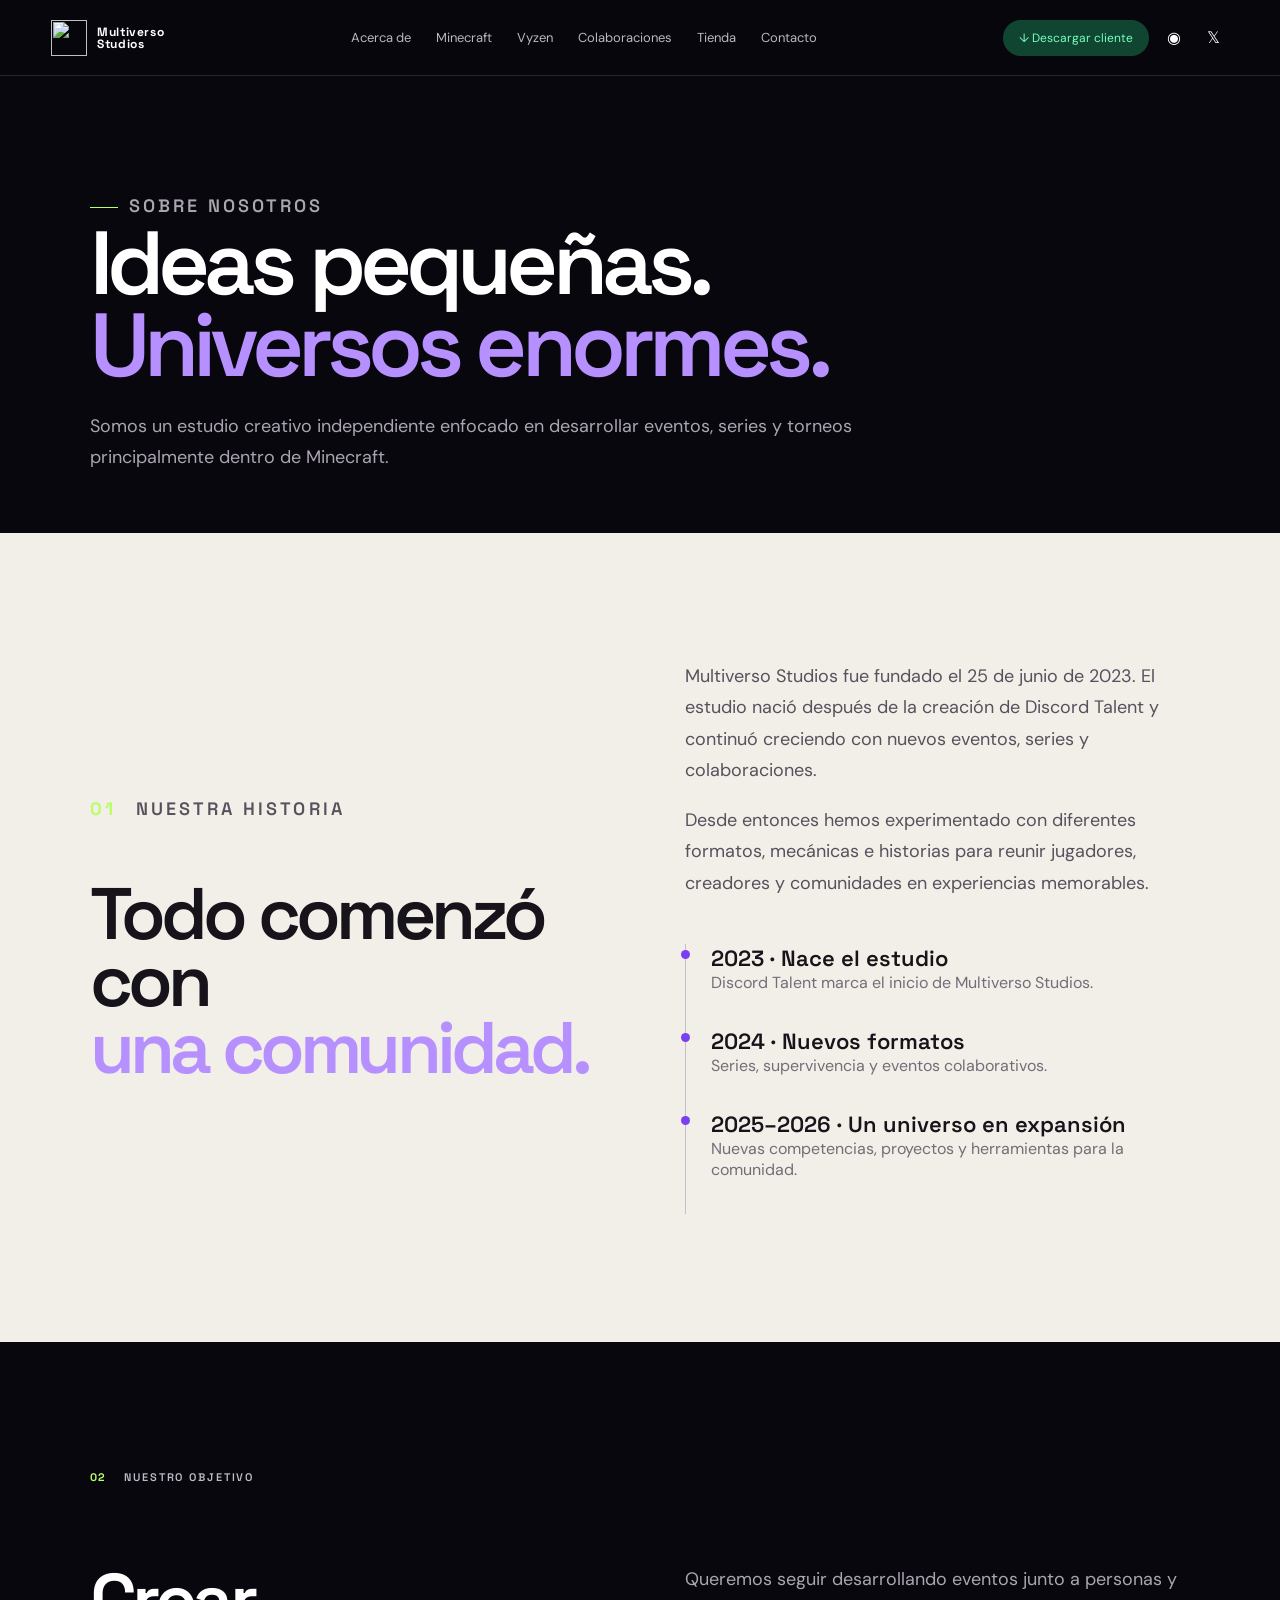
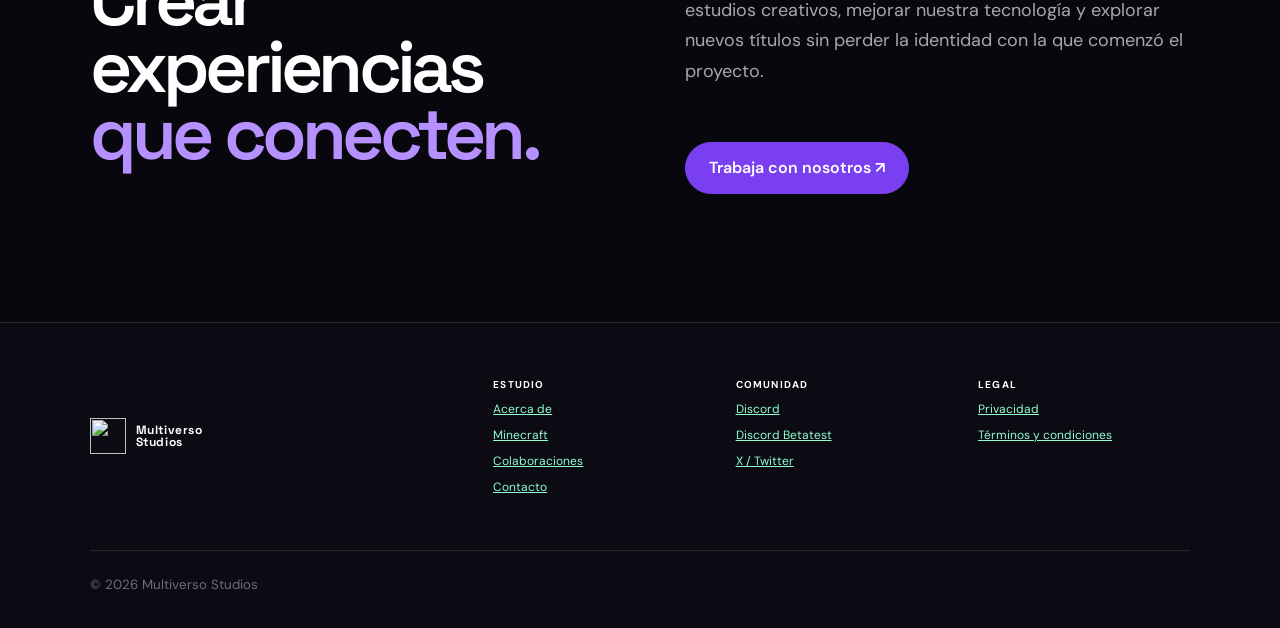
==== acerca.html @ 0bd18b11 "Add files via upload" ====
<!doctype html>
<html lang="es">
  <head>
    <meta charset="utf-8" />
    <meta name="viewport" content="width=device-width,initial-scale=1" />
    <meta
      name="description"
      content="Conoce la historia, identidad y objetivos de Multiverso Studios."
    />
    <title>Acerca de — Multiverso Studios</title>
    <link
      rel="stylesheet"
      href="https://fonts.googleapis.com/css2?family=DM+Sans:wght@400;500;600&family=Space+Grotesk:wght@500;600;700&display=swap"
    />
    <link rel="stylesheet" href="style.css" />
  </head>
  <body>
    <div id="header"></div>

    <main>
      <section class="page-hero reveal">
        <p class="kicker">SOBRE NOSOTROS</p>
        <h1 class="title">
          Ideas pequeñas.<br />
          <em>Universos enormes.</em>
        </h1>
        <p>
          Somos un estudio creativo independiente enfocado en desarrollar
          eventos, series y torneos principalmente dentro de Minecraft.
        </p>
      </section>

      <section class="section history">
        <div class="split">
          <div class="reveal">
            <p class="section-label"><b>01</b> NUESTRA HISTORIA</p>
            <h2>
              Todo comenzó con<br />
              <em>una comunidad.</em>
            </h2>
          </div>

          <div class="reveal">
            <p>
              Multiverso Studios fue fundado el 25 de junio de 2023. El estudio
              nació después de la creación de Discord Talent y continuó
              creciendo con nuevos eventos, series y colaboraciones.
            </p>
            <p>
              Desde entonces hemos experimentado con diferentes formatos,
              mecánicas e historias para reunir jugadores, creadores y
              comunidades en experiencias memorables.
            </p>

            <div class="timeline">
              <div>
                <b>2023 · Nace el estudio</b>
                <span
                  >Discord Talent marca el inicio de Multiverso Studios.</span
                >
              </div>
              <div>
                <b>2024 · Nuevos formatos</b>
                <span>Series, supervivencia y eventos colaborativos.</span>
              </div>
              <div>
                <b>2025–2026 · Un universo en expansión</b>
                <span>
                  Nuevas competencias, proyectos y herramientas para la
                  comunidad.
                </span>
              </div>
            </div>
          </div>
        </div>
      </section>

      <section class="section">
        <p class="section-label reveal"><b>02</b> NUESTRO OBJETIVO</p>
        <div class="split">
          <h2 class="reveal">
            Crear experiencias<br />
            <em>que conecten.</em>
          </h2>
          <div class="reveal">
            <p class="section-intro">
              Queremos seguir desarrollando eventos junto a personas y estudios
              creativos, mejorar nuestra tecnología y explorar nuevos títulos
              sin perder la identidad con la que comenzó el proyecto.
            </p>
            <a class="btn primary" href="contacto.html">
              Trabaja con nosotros ↗
            </a>
          </div>
        </div>
      </section>
    </main>

    <div id="footer"></div>
    <script src="script.js"></script>
  </body>
</html>
---- style.css ----
:root {
  --bg: #09070e;
  --surface: #111019;
  --paper: #f2eee8;
  --purple: #7b3ff2;
  --violet: #b790ff;
  --green: #7cf5c4;
  --acid: #b8ff67;
  --muted: #aaa5b1;
  --line: #ffffff1f;
}
* {
  box-sizing: border-box;
  margin: 0;
  padding: 0;
}
html {
  scroll-behavior: smooth;
}
body {
  background: var(--bg);
  color: #fff;
  font-family: "DM Sans", Arial, sans-serif;
  overflow-x: hidden;
}
a {
  color: inherit;
}
img {
  display: block;
  max-width: 100%;
}
.site-header {
  height: 76px;
  padding: 0 clamp(20px, 4vw, 64px);
  display: grid;
  grid-template-columns: auto 1fr auto;
  align-items: center;
  gap: 35px;
  position: relative;
  z-index: 20;
  border-bottom: 1px solid var(--line);
  background: #09070ef2;
  backdrop-filter: blur(14px);
}
.brand {
  display: flex;
  align-items: center;
  gap: 10px;
  text-decoration: none;
  font:
    700 12px/1 "Space Grotesk",
    sans-serif;
  letter-spacing: 0.05em;
}
.brand img {
  width: 36px;
  height: 36px;
  object-fit: contain;
}
nav {
  display: flex;
  justify-content: center;
  gap: 25px;
}
nav a {
  color: #bbb6c2;
  text-decoration: none;
  font-size: 13px;
}
nav a:hover {
  color: #fff;
}
.header-actions {
  display: flex;
  align-items: center;
  gap: 10px;
}
.download {
  padding: 10px 16px;
  border-radius: 30px;
  background: #104631;
  color: #77ffc0;
  text-decoration: none;
  font-size: 12px;
}
.social {
  text-decoration: none;
  width: 30px;
  text-align: center;
}
.menu {
  display: none;
  background: none;
  border: 0;
}
.menu i {
  display: block;
  width: 24px;
  height: 1px;
  background: #fff;
  margin: 6px;
}
.hero {
  min-height: calc(100svh - 76px);
  padding: 90px clamp(22px, 8vw, 135px);
  display: grid;
  grid-template-columns: 1.1fr 0.9fr;
  align-items: center;
  position: relative;
  overflow: hidden;
  background: radial-gradient(circle at 77% 48%, #7b3ff22d, transparent 33%);
}
.hero-copy {
  z-index: 2;
}
.kicker,
.section-label {
  font: 600 11px "Space Grotesk";
  letter-spacing: 0.17em;
  color: #c0bac8;
}
.kicker:before {
  content: "";
  display: inline-block;
  width: 28px;
  height: 1px;
  background: var(--acid);
  vertical-align: middle;
  margin-right: 11px;
}
.hero h1,
.title,
.section h2 {
  font: 600 clamp(50px, 6.8vw, 104px)/0.92 "Space Grotesk";
  letter-spacing: -0.065em;
}
.hero em,
.title em,
.section em {
  font-style: normal;
  color: var(--violet);
}
.hero-copy > p:not(.kicker) {
  max-width: 590px;
  color: var(--muted);
  font-size: 19px;
  line-height: 1.6;
  margin: 30px 0 38px;
}
.btn {
  display: inline-flex;
  align-items: center;
  justify-content: center;
  min-height: 52px;
  padding: 0 23px;
  border: 1px solid var(--line);
  border-radius: 40px;
  text-decoration: none;
  font-weight: 600;
  background: transparent;
  cursor: pointer;
}
.primary {
  background: var(--purple);
  border-color: var(--purple);
}
.planet-wrap {
  width: min(38vw, 520px);
  aspect-ratio: 1;
  position: relative;
  display: grid;
  place-items: center;
  justify-self: end;
}
.planet {
  width: 62%;
  height: 62%;
  border-radius: 50%;
  display: grid;
  place-items: center;
  background: radial-gradient(
    circle at 35% 25%,
    #bb9aff,
    #6e30d1 27%,
    #1f0c35 72%
  );
  box-shadow:
    inset -30px -30px 70px #09070e,
    0 0 100px #7b3ff23d;
  overflow: hidden;
}
.planet img {
  width: 87%;
  height: 87%;
  object-fit: contain;
}
.ring {
  position: absolute;
  width: 108%;
  height: 34%;
  border: 2px solid #d2bcff80;
  border-radius: 50%;
  transform: rotate(-18deg);
}
.ticker {
  overflow: hidden;
  background: var(--acid);
  color: #111;
}
.ticker div {
  width: max-content;
  display: flex;
  animation: scroll 24s linear infinite;
}
.ticker span {
  padding: 15px;
  font: 700 14px "Space Grotesk";
  letter-spacing: 0.12em;
}
@keyframes scroll {
  to {
    transform: translateX(-50%);
  }
}
.section {
  padding: clamp(85px, 10vw, 145px) clamp(22px, 7vw, 115px);
}
.section-label {
  margin-bottom: 55px;
}
.section-label b {
  color: var(--acid);
  margin-right: 12px;
}
.section h2 {
  font-size: clamp(44px, 5.7vw, 82px);
}
.section-intro {
  max-width: 650px;
  color: var(--muted);
  font-size: 18px;
  line-height: 1.7;
  margin: 25px 0 55px;
}
.home-projects {
  background: var(--paper);
  color: #15121a;
}
.home-projects .section-label {
  color: #6a6570;
}
.card-grid {
  display: grid;
  grid-template-columns: repeat(3, 1fr);
  gap: 22px;
}
.media-card {
  position: relative;
  text-decoration: none;
  background: #16131d;
  overflow: hidden;
  color: #fff;
}
.media-card img {
  width: 100%;
  aspect-ratio: 1.35;
  object-fit: cover;
  transition: 0.6s;
}
.media-card:hover img {
  transform: scale(1.04);
}
.media-card div {
  padding: 18px;
}
.media-card h3 {
  font: 600 23px "Space Grotesk";
}
.media-card p {
  color: #aaa5b1;
  font-size: 13px;
  margin-top: 5px;
}
.home-people {
  background: #15111d;
}
.people-list {
  border-top: 1px solid var(--line);
}
.people-list a,
.people-list p {
  display: flex;
  justify-content: space-between;
  padding: 23px 4px;
  border-bottom: 1px solid var(--line);
  text-decoration: none;
}
.people-list b {
  font: 500 clamp(20px, 2.3vw, 30px) "Space Grotesk";
}
.people-list span {
  color: #8e8996;
}
.home-contact {
  text-align: center;
  position: relative;
  overflow: hidden;
}
.home-contact h2 {
  font-size: clamp(55px, 8vw, 112px);
}
.home-contact p {
  margin: 25px auto;
  max-width: 570px;
  color: var(--muted);
  font-size: 18px;
  line-height: 1.6;
}
.page-hero {
  padding: 90px clamp(22px, 7vw, 115px) 60px;
}
.page-hero .title {
  font-size: clamp(53px, 7vw, 95px);
}
.page-hero p {
  max-width: 800px;
  color: var(--muted);
  font-size: 18px;
  line-height: 1.7;
  margin-top: 25px;
}
.project-catalog,
.collab-catalog,
.shop-grid {
  display: grid;
  grid-template-columns: repeat(4, 1fr);
  gap: 25px;
  padding: 20px clamp(22px, 7vw, 115px) 120px;
}
.project-catalog .media-card img {
  aspect-ratio: 1;
}
.collab-card {
  background: #18151e;
}
.collab-card img {
  width: 100%;
  aspect-ratio: 1;
  object-fit: cover;
}
.collab-card div {
  padding: 15px;
}
.collab-card h3 {
  font: 600 20px "Space Grotesk";
}
.collab-card p {
  font-size: 12px;
  color: var(--muted);
  margin-top: 4px;
}
.detail {
  padding: 55px clamp(22px, 7vw, 115px) 120px;
}
.back {
  display: inline-block;
  color: var(--muted);
  margin-bottom: 30px;
}
.detail-cover {
  width: 100%;
  max-height: 650px;
  object-fit: cover;
}
.detail-copy {
  max-width: 850px;
  margin: 55px auto 0;
}
.detail-copy h1 {
  font: 600 clamp(45px, 6vw, 85px)/1 "Space Grotesk";
  letter-spacing: -0.055em;
}
.detail-copy .meta {
  color: var(--violet);
  margin: 15px 0 30px;
}
.detail-copy > p:not(.kicker):not(.meta) {
  color: var(--muted);
  font-size: 19px;
  line-height: 1.8;
  margin-bottom: 30px;
}
.split {
  display: grid;
  grid-template-columns: 1fr 1fr;
  gap: 7vw;
  align-items: center;
}
.history {
  background: var(--paper);
  color: #17131b;
}
.history p {
  color: #57515d;
  font-size: 18px;
  line-height: 1.75;
}
.history p + p {
  margin-top: 18px;
}
.timeline {
  margin-top: 45px;
  border-left: 1px solid #c6bfc9;
}
.timeline div {
  padding: 0 0 34px 25px;
  position: relative;
}
.timeline div:before {
  content: "";
  width: 9px;
  height: 9px;
  border-radius: 50%;
  background: var(--purple);
  position: absolute;
  left: -5px;
  top: 6px;
}
.timeline b {
  display: block;
  font: 600 22px "Space Grotesk";
}
.timeline span {
  color: #736d78;
}
.launcher-preview {
  aspect-ratio: 1.6;
  border: 1px solid #ffffff29;
  background: linear-gradient(145deg, #191622, #0b0910);
  box-shadow: 0 30px 80px #0008;
  display: grid;
  grid-template-columns: 65px 1fr;
}
.launcher-sidebar {
  border-right: 1px solid var(--line);
  padding: 15px;
  display: flex;
  flex-direction: column;
  gap: 12px;
}
.launcher-sidebar i {
  height: 34px;
  background: #7b3ff255;
  border-radius: 5px;
}
.launcher-main {
  display: grid;
  place-items: center;
  text-align: center;
}
.launcher-main img {
  width: 36%;
  margin: auto;
}
.launcher-main b {
  display: block;
  font: 600 23px "Space Grotesk";
  margin-top: 15px;
}
.os-grid {
  display: grid;
  grid-template-columns: repeat(3, 1fr);
  gap: 20px;
  margin-top: 60px;
}
.os {
  padding: 30px;
  border: 1px solid var(--line);
  background: #111019;
}
.os h3 {
  font: 600 27px "Space Grotesk";
}
.os p {
  color: var(--muted);
  margin: 9px 0 22px;
}
.disabled {
  opacity: 0.5;
  cursor: not-allowed;
}
.shop-card {
  background: #15121b;
}
.product-art {
  aspect-ratio: 1;
  background: radial-gradient(circle at 35% 30%, #a782ff, #32194f 60%, #15121b);
  display: grid;
  place-items: center;
  font: 600 24px "Space Grotesk";
  padding: 20px;
  text-align: center;
}
.shop-card img.product-art {
  width: 100%;
  object-fit: cover;
}
.shop-card:nth-child(2n) .product-art {
  background: radial-gradient(circle at 35% 30%, #8affcf, #174438 60%, #15121b);
}
.shop-card > div:last-child {
  padding: 18px;
}
.shop-card h3 {
  font: 600 21px "Space Grotesk";
}
.price {
  color: var(--acid);
  margin: 6px 0 16px;
}
.small-btn {
  font-size: 12px;
  min-height: 42px;
}
.contact-grid {
  display: grid;
  grid-template-columns: repeat(3, 1fr);
  gap: 22px;
}
.contact-card {
  padding: 35px;
  background: #15121b;
  border: 1px solid var(--line);
  text-decoration: none;
  transition: 0.25s;
}
.contact-card:hover {
  transform: translateY(-5px);
  border-color: var(--violet);
}
.contact-card strong {
  display: block;
  font: 600 27px "Space Grotesk";
  margin-bottom: 10px;
}
.contact-card span {
  color: var(--muted);
}
.legal {
  max-width: 900px;
}
.legal h2 {
  font: 600 28px "Space Grotesk";
  margin: 40px 0 15px;
}
.legal p {
  color: var(--muted);
  line-height: 1.75;
}
footer {
  padding: 55px clamp(22px, 7vw, 115px) 35px;
  display: grid;
  grid-template-columns: 1fr 2fr;
  gap: 55px;
  border-top: 1px solid var(--line);
  background: #0c0a12;
}
.footer-columns {
  display: grid;
  grid-template-columns: repeat(3, 1fr);
  gap: 30px;
}
.footer-columns div {
  display: flex;
  flex-direction: column;
  gap: 10px;
}
.footer-columns b {
  font-size: 10px;
  letter-spacing: 0.12em;
}
.footer-columns a {
  font-size: 12px;
  color: #8fffd0;
}
footer small {
  grid-column: 1/-1;
  color: #716c77;
  border-top: 1px solid var(--line);
  padding-top: 25px;
}
.reveal {
  opacity: 0;
  transform: translateY(28px);
  transition: 0.75s;
}
.reveal.visible {
  opacity: 1;
  transform: none;
}
@media (max-width: 900px) {
  .site-header {
    grid-template-columns: auto 1fr;
  }
  .menu {
    display: block;
    justify-self: end;
    z-index: 3;
  }
  .header-actions {
    display: none;
  }
  nav {
    position: absolute;
    top: 0;
    left: 0;
    width: 100%;
    min-height: 100vh;
    background: #0b0910;
    flex-direction: column;
    justify-content: center;
    align-items: center;
    opacity: 0;
    pointer-events: none;
    transition: 0.3s;
  }
  nav.open {
    opacity: 1;
    pointer-events: auto;
  }
  nav a {
    font: 600 28px "Space Grotesk";
  }
  .hero {
    grid-template-columns: 1fr;
  }
  .planet-wrap {
    position: absolute;
    width: 68vw;
    right: -25vw;
    top: 17%;
    opacity: 0.65;
  }
  .card-grid,
  .project-catalog,
  .collab-catalog,
  .shop-grid {
    grid-template-columns: repeat(2, 1fr);
  }
  .split {
    grid-template-columns: 1fr;
  }
  .os-grid,
  .contact-grid {
    grid-template-columns: 1fr;
  }
  .footer-columns {
    grid-template-columns: 1fr 1fr;
  }
}
@media (max-width: 540px) {
  .card-grid {
    grid-template-columns: 1fr;
  }
  .project-catalog,
  .collab-catalog,
  .shop-grid {
    gap: 12px;
    padding-inline: 14px;
  }
  .media-card h3,
  .shop-card h3 {
    font-size: 17px;
  }
  .footer-columns {
    grid-template-columns: 1fr;
  }
  .hero h1 {
    font-size: 48px;
  }
  .download {
    display: none;
  }
}
@media (prefers-reduced-motion: reduce) {
  .reveal {
    opacity: 1;
    transform: none;
  }
  .ticker div {
    animation: none;
  }
}
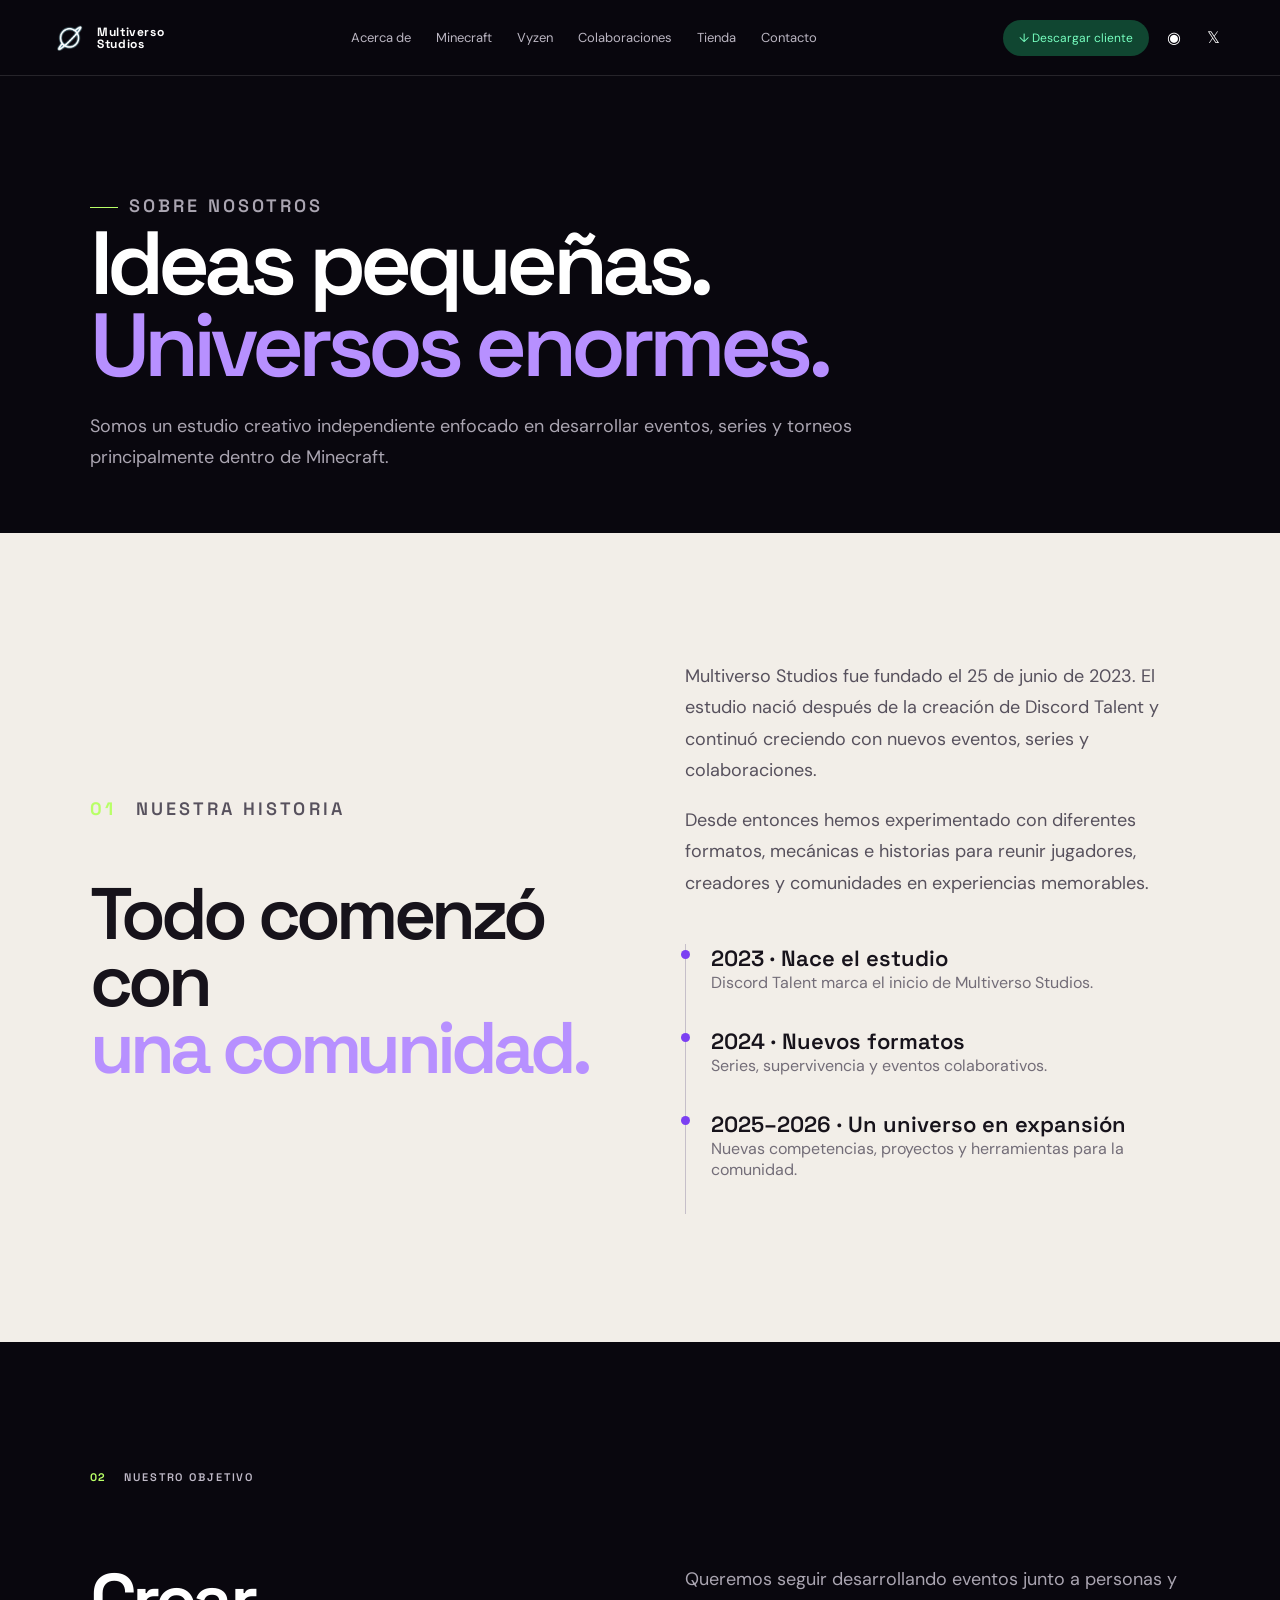
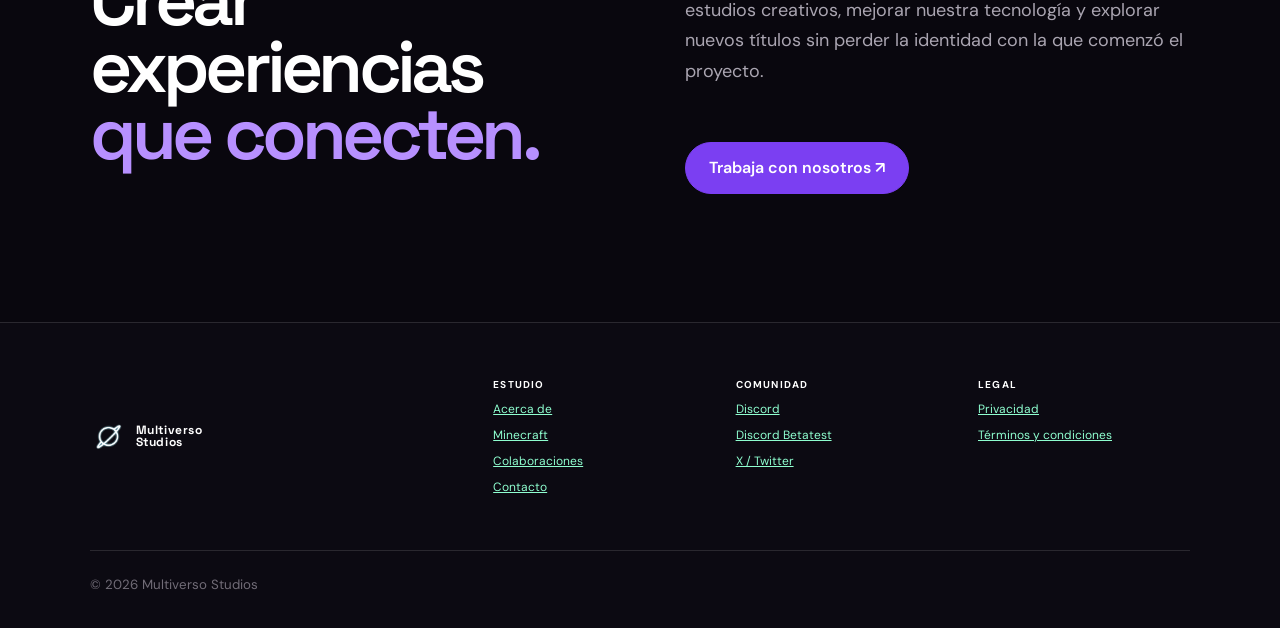
==== commit 4dfdbbbb: "V2026" ====
--- a/acerca.html
+++ b/acerca.html
@@ -2,6 +2,7 @@
 <html lang="es">
   <head>
     <meta charset="utf-8" />
+    <link rel="icon" type="image/png" href="imagenes/favicon.png" />
     <meta name="viewport" content="width=device-width,initial-scale=1" />
     <meta
       name="description"
--- a/style.css
+++ b/style.css
@@ -343,11 +343,26 @@
 }
 .collab-card {
   background: #18151e;
+  color: #fff;
+  text-decoration: none;
+  overflow: hidden;
+  transition:
+    transform 0.25s ease,
+    border-color 0.25s ease;
+  border: 1px solid transparent;
+}
+.collab-card:hover {
+  transform: translateY(-6px);
+  border-color: rgba(183, 144, 255, 0.55);
 }
 .collab-card img {
   width: 100%;
   aspect-ratio: 1;
   object-fit: cover;
+  transition: transform 0.45s ease;
+}
+.collab-card:hover img {
+  transform: scale(1.035);
 }
 .collab-card div {
   padding: 15px;
@@ -359,6 +374,109 @@
   font-size: 12px;
   color: var(--muted);
   margin-top: 4px;
+}
+.collaborator-groups {
+  padding: 10px clamp(22px, 7vw, 115px) 140px;
+}
+.collaborator-group {
+  padding: 70px 0 85px;
+  border-top: 1px solid var(--line);
+}
+.collaborator-group:first-child {
+  border-top: 0;
+}
+.group-heading {
+  display: grid;
+  grid-template-columns: 70px 1fr;
+  gap: 20px;
+  align-items: start;
+  margin-bottom: 38px;
+}
+.group-number {
+  color: var(--acid);
+  font: 600 12px "Space Grotesk";
+  letter-spacing: 0.14em;
+  padding-top: 7px;
+}
+.group-heading h2 {
+  font: 600 clamp(30px, 4vw, 52px) "Space Grotesk";
+  letter-spacing: -0.045em;
+}
+.group-heading div > p {
+  color: var(--muted);
+  margin-top: 8px;
+}
+.collaborator-group .collab-catalog {
+  padding: 0;
+}
+.collaborator-detail {
+  min-height: calc(100vh - 76px);
+  padding: 55px clamp(22px, 7vw, 115px) 120px;
+}
+.collaborator-back {
+  margin-bottom: 70px;
+}
+.profile-layout {
+  display: grid;
+  grid-template-columns: minmax(230px, 340px) minmax(0, 1fr);
+  gap: clamp(45px, 7vw, 110px);
+  align-items: center;
+  max-width: 1250px;
+  margin: 0 auto;
+}
+.profile-media img {
+  width: 100%;
+  aspect-ratio: 1;
+  object-fit: cover;
+  background: #18151e;
+}
+.profile-socials {
+  min-height: 48px;
+  display: flex;
+  flex-wrap: wrap;
+  gap: 10px;
+  align-items: center;
+  margin-top: 18px;
+}
+.profile-social {
+  width: 42px;
+  height: 42px;
+  display: grid;
+  place-items: center;
+  border-radius: 10px;
+  background: #18151e;
+  border: 1px solid var(--line);
+  color: #fff;
+  text-decoration: none;
+  font: 600 17px "Space Grotesk";
+  transition:
+    transform 0.2s ease,
+    background 0.2s ease,
+    border-color 0.2s ease;
+}
+.profile-social:hover {
+  transform: translateY(-3px);
+  background: var(--purple);
+  border-color: var(--purple);
+}
+.profile-copy .kicker {
+  color: var(--muted);
+}
+.profile-copy h1 {
+  font: 600 clamp(48px, 6vw, 86px)/0.95 "Space Grotesk";
+  letter-spacing: -0.055em;
+  margin: 20px 0 14px;
+}
+.profile-role {
+  color: var(--violet);
+  font-weight: 600;
+  margin-bottom: 32px;
+}
+.profile-bio {
+  max-width: 760px;
+  color: #cbc6d1;
+  font-size: 18px;
+  line-height: 1.8;
 }
 .detail {
   padding: 55px clamp(22px, 7vw, 115px) 120px;
@@ -651,6 +769,13 @@
   .split {
     grid-template-columns: 1fr;
   }
+  .profile-layout {
+    grid-template-columns: 1fr;
+    align-items: start;
+  }
+  .profile-media {
+    max-width: 360px;
+  }
   .os-grid,
   .contact-grid {
     grid-template-columns: 1fr;
@@ -682,6 +807,22 @@
   .download {
     display: none;
   }
+  .collaborator-groups {
+    padding-inline: 18px;
+  }
+  .group-heading {
+    grid-template-columns: 38px 1fr;
+    gap: 10px;
+  }
+  .collaborator-detail {
+    padding-inline: 20px;
+  }
+  .collaborator-back {
+    margin-bottom: 42px;
+  }
+  .profile-copy h1 {
+    font-size: 46px;
+  }
 }
 @media (prefers-reduced-motion: reduce) {
   .reveal {
